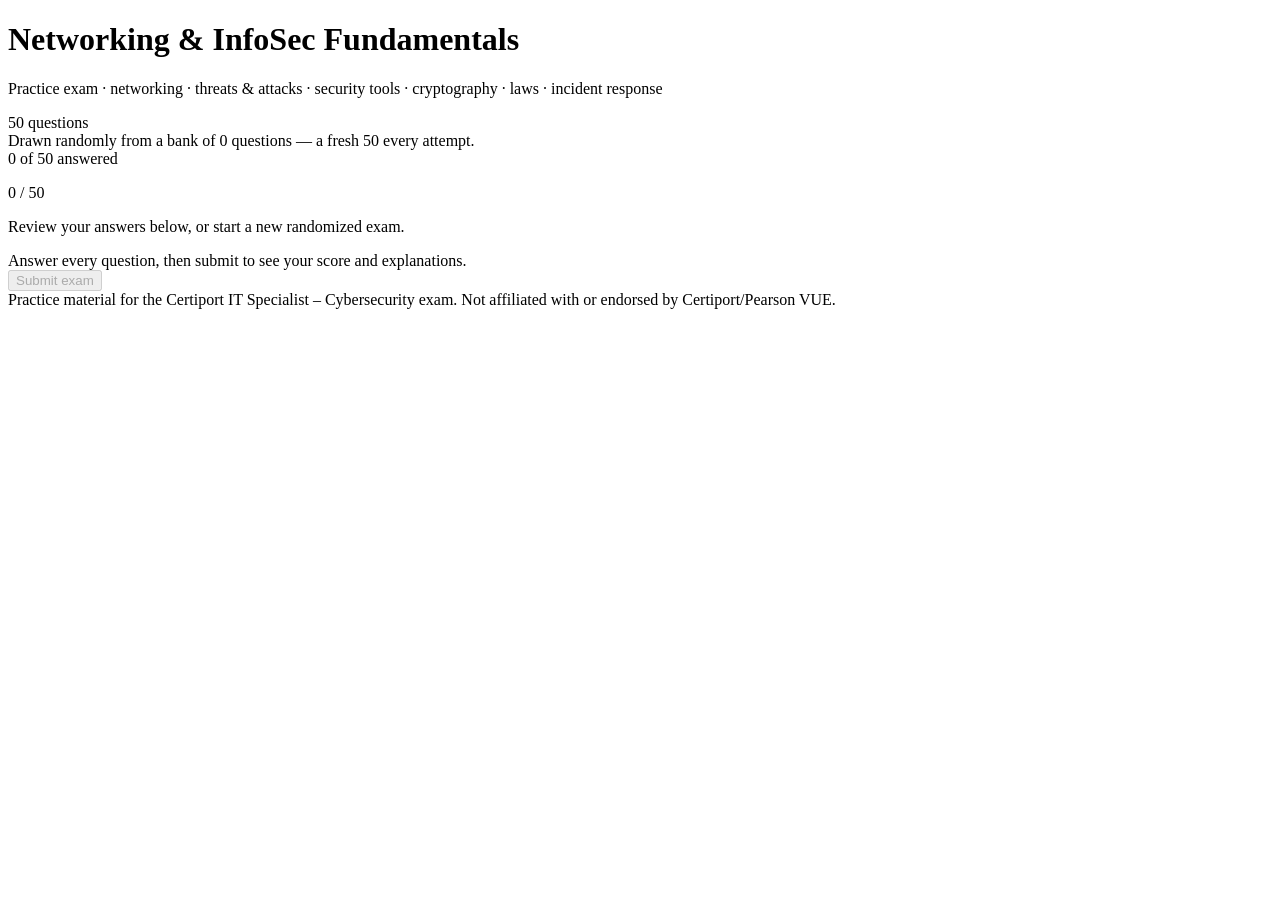
==== index.html @ ddc104ab "Add files via upload" ====
<!doctype html>
<html lang="en">
<head>
  <meta charset="UTF-8">
  <meta name="viewport" content="width=device-width, initial-scale=1, viewport-fit=cover">
  <title>Networking &amp; InfoSec Fundamentals Practice Exam</title>
  <meta name="description" content="A 50-question randomized practice exam covering networking and cybersecurity fundamentals: topologies, OSI/TCP-IP, CIDR & IP addressing, firewalls, load balancers, threats, cryptography, laws, and more.">
  <link rel="stylesheet" href="https://fonts.googleapis.com/css2?family=IBM+Plex+Serif:wght@500;600&family=IBM+Plex+Sans:wght@400;500;600&family=IBM+Plex+Mono:wght@500;600&display=swap">
  <link rel="stylesheet" href="style.css">
</head>
<body>
  <div class="wrap">
    <div class="masthead">
      <div>
        <h1>Networking &amp; InfoSec Fundamentals</h1>
        <p>Practice exam · networking · threats &amp; attacks · security tools · cryptography · laws · incident response</p>
      </div>
      <span class="badge" id="qcount-badge">50 questions</span>
    </div>

    <div class="toolbar">
      <span class="hint">Drawn randomly from a bank of <span id="bank-size">0</span> questions — a fresh 50 every attempt.</span>
    </div>

    <div class="progressbar">
      <div class="progress-track"><div class="progress-fill" id="progress-fill"></div></div>
      <div class="progress-label"><span id="progress-text">0 of 50 answered</span><span></span></div>
    </div>

    <div class="results" id="results">
      <p class="score" id="score-text">0 / 50</p>
      <p class="sub" id="score-sub">Review your answers below, or start a new randomized exam.</p>
      <div class="breakdown" id="breakdown"></div>
    </div>

    <div id="quiz"></div>

    <div class="footer-bar">
      <span id="footer-hint">Answer every question, then submit to see your score and explanations.</span>
      <div style="display:flex;gap:10px">
        <button class="ghost" id="new-exam-btn" hidden>New random exam</button>
        <button id="submit-btn" disabled>Submit exam</button>
      </div>
    </div>
  </div>

  <footer class="site-footer">
    Practice material for the Certiport IT Specialist &ndash; Cybersecurity exam. Not affiliated with or endorsed by Certiport/Pearson VUE.
  </footer>

  <script src="questions.js"></script>
  <script src="app.js"></script>
</body>
</html>
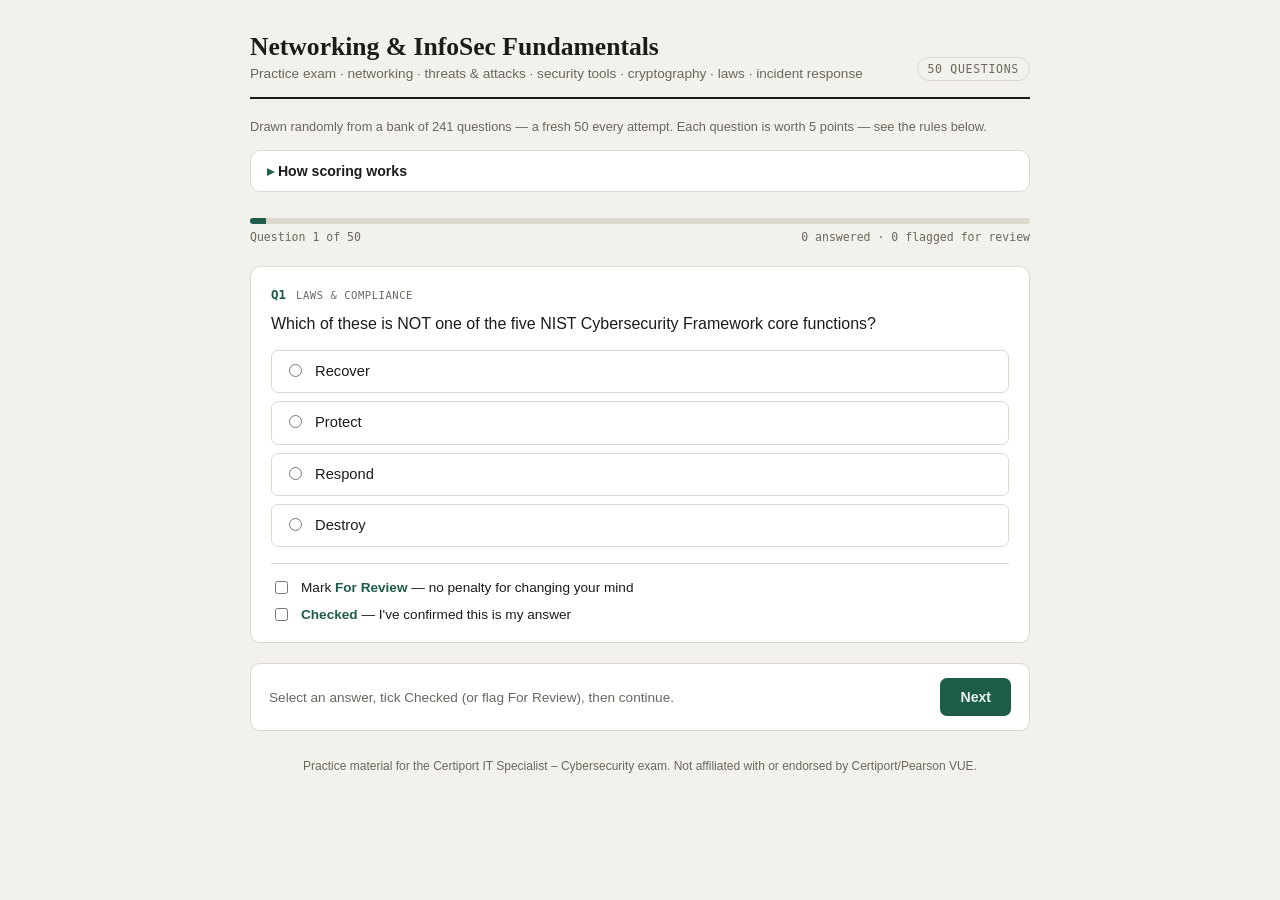
==== commit 0b12ba37: "Add files via upload" ====
--- a/index.html
+++ b/index.html
@@ -4,7 +4,7 @@
   <meta charset="UTF-8">
   <meta name="viewport" content="width=device-width, initial-scale=1, viewport-fit=cover">
   <title>Networking &amp; InfoSec Fundamentals Practice Exam</title>
-  <meta name="description" content="A 50-question randomized practice exam covering networking and cybersecurity fundamentals: topologies, OSI/TCP-IP, CIDR & IP addressing, firewalls, load balancers, threats, cryptography, laws, and more.">
+  <meta name="description" content="A 50-question randomized, one-page-per-question practice exam covering networking and cybersecurity fundamentals, with a review-flag and confirm scoring system.">
   <link rel="stylesheet" href="https://fonts.googleapis.com/css2?family=IBM+Plex+Serif:wght@500;600&family=IBM+Plex+Sans:wght@400;500;600&family=IBM+Plex+Mono:wght@500;600&display=swap">
   <link rel="stylesheet" href="style.css">
 </head>
@@ -19,29 +19,87 @@
     </div>
 
     <div class="toolbar">
-      <span class="hint">Drawn randomly from a bank of <span id="bank-size">0</span> questions — a fresh 50 every attempt.</span>
+      <span class="hint">Drawn randomly from a bank of <span id="bank-size">0</span> questions — a fresh 50 every attempt. Each question is worth 5 points — see the rules below.</span>
     </div>
 
-    <div class="progressbar">
-      <div class="progress-track"><div class="progress-fill" id="progress-fill"></div></div>
-      <div class="progress-label"><span id="progress-text">0 of 50 answered</span><span></span></div>
-    </div>
+    <details class="rules">
+      <summary>How scoring works</summary>
+      <div class="rules-body">
+        <p>Each question is worth <b>5 points</b> for a correct final answer (0 if wrong or blank). On top of that, how you handle each question can add a penalty:</p>
+        <table class="rules-table">
+          <tr><td>Marked <b>For Review</b>, left blank</td><td class="pen ok">0</td></tr>
+          <tr><td>Marked <b>For Review</b>, answered, never changed</td><td class="pen ok">0</td></tr>
+          <tr><td>Marked <b>For Review</b>, answered, changed N times</td><td class="pen bad">&minus;N</td></tr>
+          <tr><td>Not flagged, <b>Checked</b> left unticked</td><td class="pen bad">&minus;2</td></tr>
+          <tr><td>Not flagged, Checked ticked, left blank</td><td class="pen bad">&minus;5</td></tr>
+          <tr><td>Not flagged, Checked ticked, answered, never changed</td><td class="pen ok">0</td></tr>
+          <tr><td>Not flagged, Checked ticked, answered, changed N times</td><td class="pen bad">&minus;N</td></tr>
+        </table>
+        <p class="rules-foot">50 questions × 5 points = 250 possible. <b>175 points (70%) is a pass.</b> Nothing is scored until you press Submit on the summary page — you can revisit and change any question before then.</p>
+      </div>
+    </details>
 
-    <div class="results" id="results">
-      <p class="score" id="score-text">0 / 50</p>
-      <p class="sub" id="score-sub">Review your answers below, or start a new randomized exam.</p>
-      <div class="breakdown" id="breakdown"></div>
-    </div>
+    <!-- ───────────── Question view (one question per "page") ───────────── -->
+    <section id="view-question">
+      <div class="progressbar">
+        <div class="progress-track"><div class="progress-fill" id="progress-fill"></div></div>
+        <div class="progress-label"><span id="progress-text">Question 1 of 50</span><span id="progress-meta"></span></div>
+      </div>
 
-    <div id="quiz"></div>
+      <div class="q" id="question-card">
+        <div class="q-head">
+          <span class="q-num" id="q-num">Q1</span>
+          <span class="q-domain" id="q-domain">DOMAIN</span>
+        </div>
+        <p class="q-text" id="q-text">Question text</p>
+        <div class="opts" id="q-opts"></div>
 
-    <div class="footer-bar">
-      <span id="footer-hint">Answer every question, then submit to see your score and explanations.</span>
-      <div style="display:flex;gap:10px">
-        <button class="ghost" id="new-exam-btn" hidden>New random exam</button>
-        <button id="submit-btn" disabled>Submit exam</button>
+        <div class="q-controls">
+          <label class="check-pill" id="review-pill">
+            <input type="checkbox" id="review-box">
+            <span>Mark <b>For Review</b> — no penalty for changing your mind</span>
+          </label>
+          <label class="check-pill" id="checked-pill">
+            <input type="checkbox" id="checked-box">
+            <span><b>Checked</b> — I've confirmed this is my answer</span>
+          </label>
+        </div>
       </div>
-    </div>
+
+      <div class="footer-bar">
+        <span class="hint" id="q-hint">Select an answer, tick Checked (or flag For Review), then continue.</span>
+        <div style="display:flex;gap:10px">
+          <button class="ghost" id="to-summary-btn" hidden>Back to summary</button>
+          <button id="next-btn">Next</button>
+        </div>
+      </div>
+    </section>
+
+    <!-- ───────────── Summary / review page ───────────── -->
+    <section id="view-summary" hidden>
+      <h2 class="section-title">Review before you submit</h2>
+      <p class="hint">Check for anything you forgot to confirm or forgot to uncheck. Click any row to jump back and fix it — nothing is scored yet.</p>
+      <div class="summary-stats" id="summary-stats"></div>
+      <div class="summary-grid" id="summary-grid"></div>
+      <div class="footer-bar">
+        <span class="hint">Submitting will score all 50 questions using the rules above.</span>
+        <button id="submit-btn">Submit exam</button>
+      </div>
+    </section>
+
+    <!-- ───────────── Results page ───────────── -->
+    <section id="view-results" hidden>
+      <div class="results show">
+        <p class="score" id="score-text">0 / 250</p>
+        <p class="sub" id="score-sub"></p>
+        <div class="breakdown" id="breakdown"></div>
+      </div>
+      <div id="results-list"></div>
+      <div class="footer-bar">
+        <span class="hint">Green = correct. Red = incorrect. Penalty notes explain any points lost for process.</span>
+        <button id="new-exam-btn">New random exam</button>
+      </div>
+    </section>
   </div>
 
   <footer class="site-footer">
--- a/style.css
+++ b/style.css
@@ -0,0 +1,170 @@
+:root{
+  --bg:#f3f1ec;
+  --surface:#ffffff;
+  --ink:#1c1b19;
+  --muted:#6b675f;
+  --line:#ddd8cd;
+  --accent:#1e5c4a;
+  --accent-ink:#eaf3ef;
+  --wrong:#a13d2f;
+  --wrong-bg:#f8ece9;
+  --right:#1e5c4a;
+  --right-bg:#e9f2ee;
+  --warn:#8a5a10;
+  --warn-bg:#fbf0dc;
+  color-scheme:light;
+}
+@media (prefers-color-scheme: dark){
+  :root:not([data-theme="light"]){
+    --bg:#17181a;
+    --surface:#212225;
+    --ink:#ece9e2;
+    --muted:#9b9791;
+    --line:#37393c;
+    --accent:#5fbf9c;
+    --accent-ink:#0f1b17;
+    --wrong:#e08a7a;
+    --wrong-bg:#332320;
+    --right:#5fbf9c;
+    --right-bg:#173028;
+    --warn:#e0b25f;
+    --warn-bg:#332a14;
+    color-scheme:dark;
+  }
+}
+:root[data-theme="dark"]{
+  --bg:#17181a;
+  --surface:#212225;
+  --ink:#ece9e2;
+  --muted:#9b9791;
+  --line:#37393c;
+  --accent:#5fbf9c;
+  --accent-ink:#0f1b17;
+  --wrong:#e08a7a;
+  --wrong-bg:#332320;
+  --right:#5fbf9c;
+  --right-bg:#173028;
+  --warn:#e0b25f;
+  --warn-bg:#332a14;
+  color-scheme:dark;
+}
+
+*{box-sizing:border-box}
+html,body{margin:0;padding:0}
+body{
+  background:var(--bg);
+  color:var(--ink);
+  font-family:"IBM Plex Sans",-apple-system,Segoe UI,sans-serif;
+  padding-inline:16px;
+  padding-block:32px;
+}
+.wrap{max-width:780px;margin:0 auto}
+
+.masthead{border-bottom:2px solid var(--ink);padding-bottom:16px;margin-bottom:20px;display:flex;flex-wrap:wrap;justify-content:space-between;align-items:flex-end;gap:12px}
+.masthead h1{font-family:"IBM Plex Serif",Georgia,serif;font-size:1.6rem;font-weight:600;margin:0 0 4px;text-wrap:balance}
+.masthead p{margin:0;color:var(--muted);font-size:.85rem}
+.badge{font-family:"IBM Plex Mono",monospace;font-size:.72rem;letter-spacing:.06em;text-transform:uppercase;color:var(--muted);border:1px solid var(--line);border-radius:99px;padding:4px 10px;white-space:nowrap}
+
+.toolbar{display:flex;justify-content:space-between;align-items:center;gap:12px;flex-wrap:wrap;margin-bottom:16px}
+.toolbar .hint{font-size:.8rem;color:var(--muted)}
+
+.progressbar{position:sticky;top:0;z-index:5;background:var(--bg);padding-block:10px 14px;margin-bottom:8px}
+.progress-track{height:6px;border-radius:99px;background:var(--line);overflow:hidden}
+.progress-fill{height:100%;background:var(--accent);width:0%;transition:width .25s ease}
+.progress-label{font-family:"IBM Plex Mono",monospace;font-size:.72rem;color:var(--muted);margin-top:6px;display:flex;justify-content:space-between}
+
+.q{background:var(--surface);border:1px solid var(--line);border-radius:10px;padding:20px 20px 18px;margin-bottom:14px}
+.q-head{display:flex;gap:10px;align-items:baseline;margin-bottom:10px;flex-wrap:wrap}
+.q-num{font-family:"IBM Plex Mono",monospace;font-size:.78rem;color:var(--accent);font-weight:600;flex-shrink:0}
+.q-domain{font-family:"IBM Plex Mono",monospace;font-size:.66rem;letter-spacing:.05em;text-transform:uppercase;color:var(--muted)}
+.q-text{font-size:1rem;line-height:1.5;margin:0 0 14px}
+
+.opts{display:flex;flex-direction:column;gap:8px}
+.opt{display:flex;align-items:flex-start;gap:10px;border:1px solid var(--line);border-radius:7px;padding:10px 12px;cursor:pointer;font-size:.92rem;line-height:1.45;transition:border-color .15s,background .15s}
+.opt:hover{border-color:var(--accent)}
+.opt input{margin-top:3px;accent-color:var(--accent);flex-shrink:0}
+.opt.correct{border-color:var(--right);background:var(--right-bg)}
+.opt.incorrect{border-color:var(--wrong);background:var(--wrong-bg)}
+.opt.locked{cursor:default}
+.opt.locked:hover{border-color:inherit}
+
+.explain{display:none;margin-top:12px;padding:10px 12px;border-left:3px solid var(--accent);background:var(--bg);border-radius:0 6px 6px 0;font-size:.85rem;line-height:1.5;color:var(--muted)}
+.explain b{color:var(--ink)}
+.explain.show{display:block}
+
+.footer-bar{position:sticky;bottom:0;background:var(--surface);border:1px solid var(--line);border-radius:10px;padding:14px 18px;margin-top:20px;display:flex;justify-content:space-between;align-items:center;gap:12px;flex-wrap:wrap}
+.footer-bar span{font-size:.85rem;color:var(--muted)}
+button{font:inherit;font-weight:600;font-size:.88rem;background:var(--accent);color:var(--accent-ink);border:none;border-radius:7px;padding:11px 20px;cursor:pointer}
+button:disabled{opacity:.45;cursor:not-allowed}
+button.ghost{background:transparent;color:var(--ink);border:1px solid var(--line)}
+
+.results{background:var(--surface);border:1px solid var(--line);border-radius:10px;padding:24px 22px;margin-bottom:18px;text-align:center;display:none}
+.results.show{display:block}
+.results .score{font-family:"IBM Plex Serif",Georgia,serif;font-size:2.8rem;font-weight:600;margin:0}
+.results .sub{color:var(--muted);font-size:.9rem;margin-top:4px}
+
+.breakdown{margin-top:18px;text-align:left;border-top:1px solid var(--line);padding-top:16px}
+.breakdown h3{font-size:.78rem;letter-spacing:.05em;text-transform:uppercase;color:var(--muted);margin:0 0 10px}
+.breakdown-row{display:flex;align-items:center;gap:10px;margin-bottom:7px;font-size:.82rem}
+.breakdown-row .label{flex:0 0 170px;color:var(--ink)}
+.breakdown-row .bartrack{flex:1;height:8px;border-radius:99px;background:var(--line);overflow:hidden;min-width:0}
+.breakdown-row .barfill{height:100%;background:var(--accent)}
+.breakdown-row .count{flex:0 0 46px;text-align:right;font-family:"IBM Plex Mono",monospace;color:var(--muted)}
+
+footer.site-footer{max-width:780px;margin:28px auto 0;text-align:center;font-size:.75rem;color:var(--muted)}
+footer.site-footer a{color:var(--accent)}
+
+/* ───────────── Scoring rules panel ───────────── */
+.rules{background:var(--surface);border:1px solid var(--line);border-radius:10px;padding:12px 16px;margin-bottom:16px}
+.rules summary{cursor:pointer;font-weight:600;font-size:.88rem;list-style:none}
+.rules summary::-webkit-details-marker{display:none}
+.rules summary::before{content:"▸ ";color:var(--accent)}
+.rules[open] summary::before{content:"▾ "}
+.rules-body{margin-top:12px;font-size:.85rem;line-height:1.5;color:var(--muted)}
+.rules-body b{color:var(--ink)}
+.rules-table{width:100%;border-collapse:collapse;margin:10px 0;font-size:.82rem}
+.rules-table td{padding:5px 8px;border-bottom:1px solid var(--line)}
+.rules-table td.pen{font-family:"IBM Plex Mono",monospace;text-align:right;font-weight:600;width:50px}
+.rules-table td.pen.ok{color:var(--right)}
+.rules-table td.pen.bad{color:var(--wrong)}
+.rules-foot{margin:8px 0 0}
+
+/* ───────────── Question controls (checkboxes) ───────────── */
+.q-controls{display:flex;flex-direction:column;gap:8px;margin-top:16px;padding-top:14px;border-top:1px solid var(--line)}
+.check-pill{display:flex;align-items:flex-start;gap:10px;font-size:.85rem;line-height:1.4;cursor:pointer;color:var(--ink)}
+.check-pill input{margin-top:3px;accent-color:var(--accent);flex-shrink:0}
+.check-pill b{color:var(--accent)}
+.check-pill.disabled{opacity:.4;cursor:not-allowed}
+
+/* ───────────── Summary page ───────────── */
+.section-title{font-family:"IBM Plex Serif",Georgia,serif;font-size:1.3rem;font-weight:600;margin:4px 0 6px}
+.summary-stats{display:grid;grid-template-columns:repeat(4,1fr);gap:8px;margin:16px 0}
+.stat{background:var(--surface);border:1px solid var(--line);border-radius:8px;padding:10px 8px;text-align:center}
+.stat.warn{border-color:var(--warn)}
+.stat.bad{border-color:var(--wrong)}
+.stat-num{display:block;font-family:"IBM Plex Serif",Georgia,serif;font-size:1.3rem;font-weight:600}
+.stat-label{display:block;font-size:.68rem;color:var(--muted);text-transform:uppercase;letter-spacing:.04em;margin-top:2px}
+
+.summary-grid{display:grid;grid-template-columns:repeat(auto-fill,minmax(220px,1fr));gap:8px;margin-bottom:16px}
+.summary-item{display:flex;flex-direction:column;gap:3px;align-items:flex-start;text-align:left;background:var(--surface);border:1px solid var(--line);border-radius:8px;padding:10px 12px;font:inherit;cursor:pointer;font-weight:400}
+.summary-item:hover{border-color:var(--accent)}
+.summary-item-num{font-family:"IBM Plex Mono",monospace;font-size:.72rem;color:var(--accent);font-weight:600}
+.summary-item-domain{font-size:.68rem;color:var(--muted);text-transform:uppercase;letter-spacing:.03em}
+.summary-item-status{font-size:.78rem;color:var(--ink)}
+.summary-item.ok{border-left:3px solid var(--right)}
+.summary-item.warn{border-left:3px solid var(--warn)}
+.summary-item.warn .summary-item-status{color:var(--warn)}
+.summary-item.bad{border-left:3px solid var(--wrong)}
+.summary-item.bad .summary-item-status{color:var(--wrong)}
+.summary-item.flag{border-left:3px solid var(--muted)}
+
+/* ───────────── Results page ───────────── */
+.results .sub.pass{color:var(--right);font-weight:600}
+.results .sub.fail{color:var(--wrong);font-weight:600}
+.q-points{margin-left:auto;font-family:"IBM Plex Mono",monospace;font-size:.78rem;font-weight:600;padding:2px 8px;border-radius:99px}
+.q-points.ok{color:var(--right);background:var(--right-bg)}
+.q-points.bad{color:var(--wrong);background:var(--wrong-bg)}
+.penalty-note{margin-top:8px;font-size:.78rem;color:var(--warn);font-style:italic}
+#results-list{display:flex;flex-direction:column}
+
+[hidden]{display:none!important}
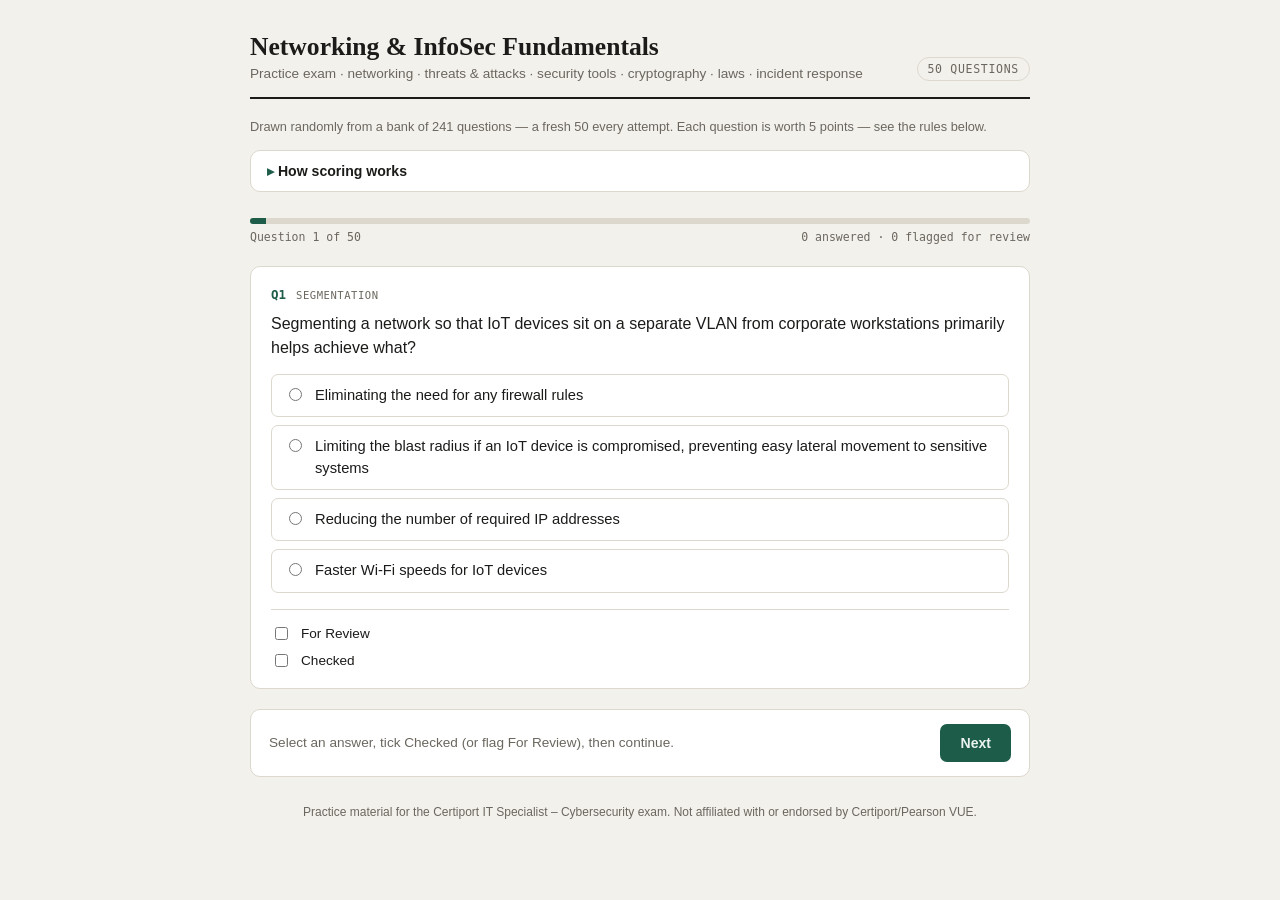
==== commit 1b524ad3: "Add files via upload" ====
--- a/index.html
+++ b/index.html
@@ -57,11 +57,11 @@
         <div class="q-controls">
           <label class="check-pill" id="review-pill">
             <input type="checkbox" id="review-box">
-            <span>Mark <b>For Review</b> — no penalty for changing your mind</span>
+            <span>For Review</span>
           </label>
           <label class="check-pill" id="checked-pill">
             <input type="checkbox" id="checked-box">
-            <span><b>Checked</b> — I've confirmed this is my answer</span>
+            <span>Checked</span>
           </label>
         </div>
       </div>
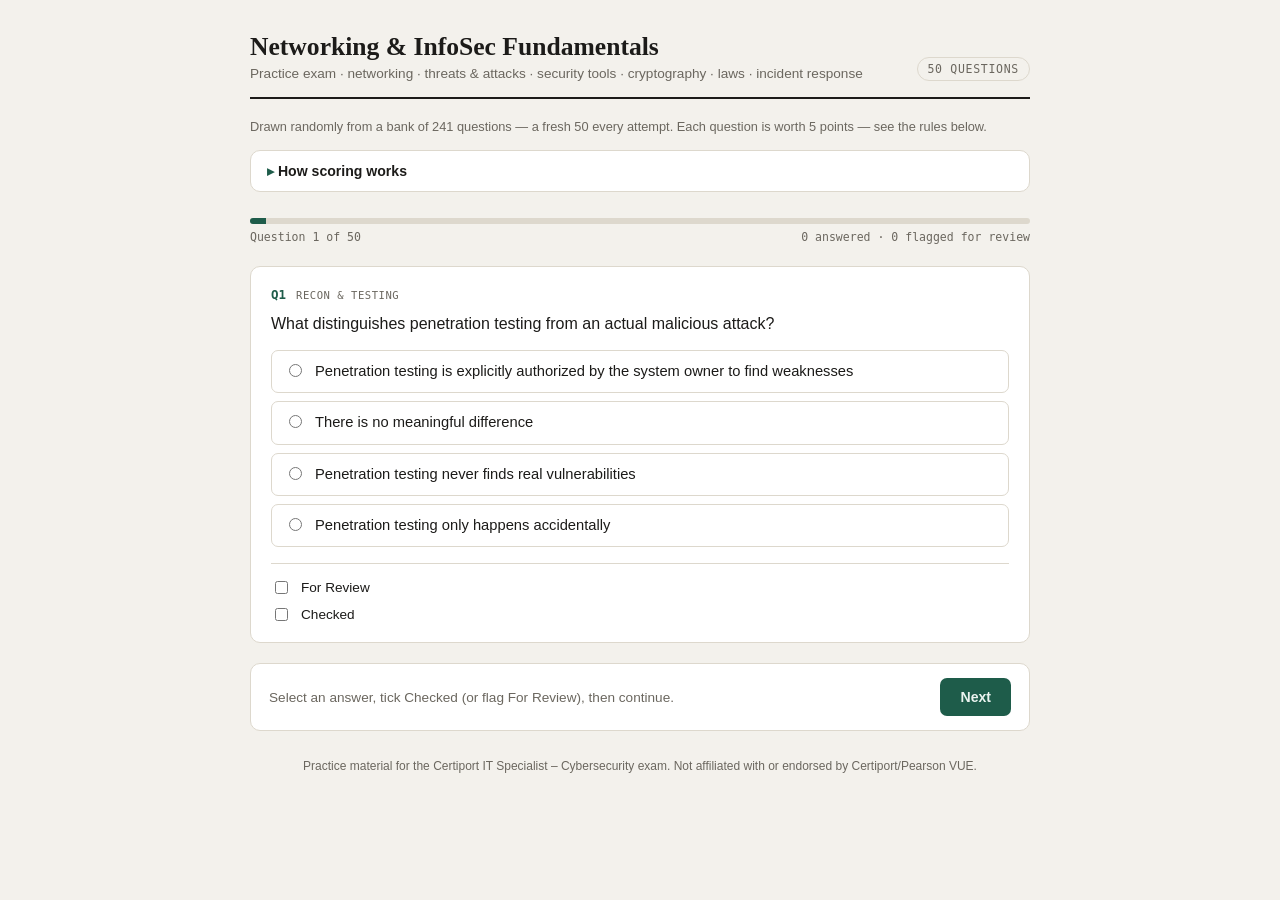
==== commit d71cf606: "Add files via upload" ====
--- a/index.html
+++ b/index.html
@@ -30,6 +30,7 @@
           <tr><td>Marked <b>For Review</b>, left blank</td><td class="pen ok">0</td></tr>
           <tr><td>Marked <b>For Review</b>, answered, never changed</td><td class="pen ok">0</td></tr>
           <tr><td>Marked <b>For Review</b>, answered, changed N times</td><td class="pen bad">&minus;N</td></tr>
+          <tr><td>Marked <b>For Review</b>, also Checked ticked</td><td class="pen bad">&minus;2</td></tr>
           <tr><td>Not flagged, <b>Checked</b> left unticked</td><td class="pen bad">&minus;2</td></tr>
           <tr><td>Not flagged, Checked ticked, left blank</td><td class="pen bad">&minus;5</td></tr>
           <tr><td>Not flagged, Checked ticked, answered, never changed</td><td class="pen ok">0</td></tr>
--- a/style.css
+++ b/style.css
@@ -134,7 +134,6 @@
 .check-pill{display:flex;align-items:flex-start;gap:10px;font-size:.85rem;line-height:1.4;cursor:pointer;color:var(--ink)}
 .check-pill input{margin-top:3px;accent-color:var(--accent);flex-shrink:0}
 .check-pill b{color:var(--accent)}
-.check-pill.disabled{opacity:.4;cursor:not-allowed}
 
 /* ───────────── Summary page ───────────── */
 .section-title{font-family:"IBM Plex Serif",Georgia,serif;font-size:1.3rem;font-weight:600;margin:4px 0 6px}
